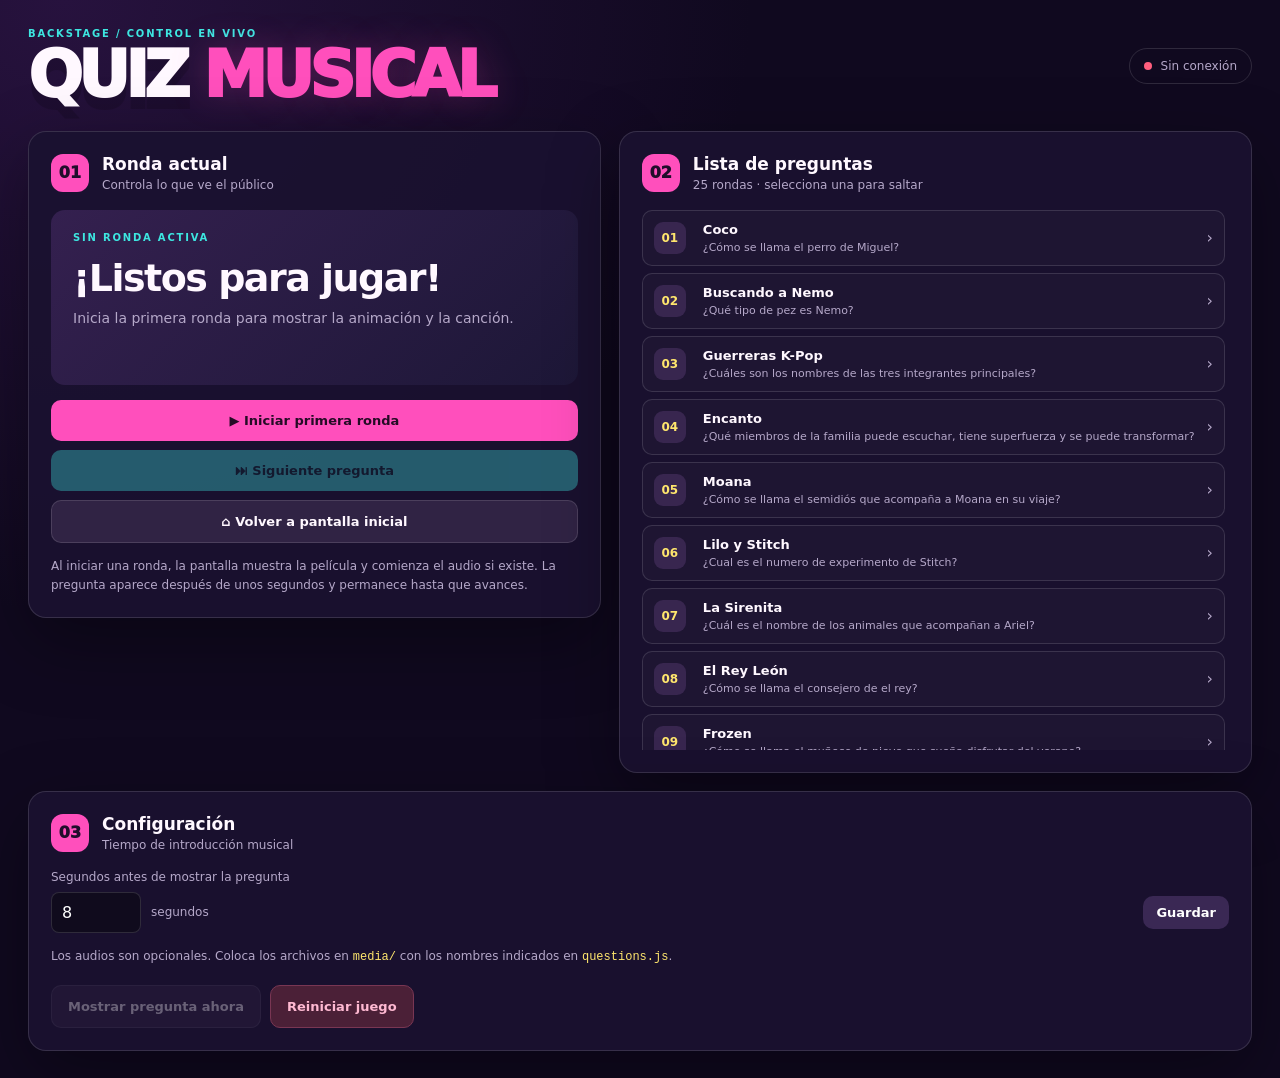
==== controller.html @ 292303c4 "Version inicial de Quiz Musical" ====
<!doctype html>
<html lang="es">
<head>
  <meta charset="utf-8">
  <meta name="viewport" content="width=device-width,initial-scale=1">
  <title>Quiz Musical | Controladora</title>
  <link rel="stylesheet" href="style.css">
</head>
<body class="control-page">
  <header class="control-header">
    <div><div class="control-eyebrow">BACKSTAGE / CONTROL EN VIVO</div><h1>QUIZ <span>MUSICAL</span></h1></div>
    <div class="connection-pill" id="controllerConnection"><span></span> Conectando…</div>
  </header>

  <main class="control-layout">
    <section class="control-panel current-panel">
      <div class="panel-heading"><span class="panel-number">01</span><div><h2>Ronda actual</h2><p>Controla lo que ve el público</p></div></div>
      <div class="current-card">
        <div class="current-meta" id="currentMeta">SIN RONDA ACTIVA</div>
        <h3 id="currentMovie">¡Listos para jugar!</h3>
        <p id="currentQuestion">Inicia la primera ronda para mostrar la animación y la canción.</p>
      </div>
      <div class="main-actions">
        <button id="startBtn" class="btn btn-primary">▶ Iniciar primera ronda</button>
        <button id="nextBtn" class="btn btn-next" disabled>⏭ Siguiente pregunta</button>
        <button id="welcomeBtn" class="btn btn-quiet">⌂ Volver a pantalla inicial</button>
      </div>
      <p class="help-note">Al iniciar una ronda, la pantalla muestra la película y comienza el audio si existe. La pregunta aparece después de unos segundos y permanece hasta que avances.</p>
    </section>

    <section class="control-panel list-panel">
      <div class="panel-heading"><span class="panel-number">02</span><div><h2>Lista de preguntas</h2><p>25 rondas · selecciona una para saltar</p></div></div>
      <div id="questionList" class="question-list"></div>
    </section>

    <section class="control-panel settings-panel">
      <div class="panel-heading"><span class="panel-number">03</span><div><h2>Configuración</h2><p>Tiempo de introducción musical</p></div></div>
      <label class="setting-label" for="introSeconds">Segundos antes de mostrar la pregunta</label>
      <div class="setting-row"><input id="introSeconds" type="number" min="1" max="60" value="8"><span>segundos</span><button id="saveSettings" class="btn btn-small">Guardar</button></div>
      <p class="help-note">Los audios son opcionales. Coloca los archivos en <code>media/</code> con los nombres indicados en <code>questions.js</code>.</p>
      <div class="utility-actions"><button id="showQuestionBtn" class="btn btn-quiet" disabled>Mostrar pregunta ahora</button><button id="resetBtn" class="btn btn-danger">Reiniciar juego</button></div>
    </section>
  </main>
  <div id="toast" class="toast" role="status"></div>
  <script src="questions.js"></script>
  <script src="controller.js"></script>
</body>
</html>
---- style.css ----
:root{
  --bg:#10091f;--panel:#1b1230;--panel2:#24183d;--ink:#fff8ff;--muted:#b5a8c9;
  --pink:#ff4fbc;--cyan:#3de7e1;--yellow:#ffe66d;--line:rgba(255,255,255,.13);
  --shadow:0 24px 70px rgba(0,0,0,.35);font-family:Inter,ui-sans-serif,system-ui,-apple-system,"Segoe UI",sans-serif
}
*{box-sizing:border-box}html,body{margin:0;min-height:100%;color:var(--ink)}
body{background:var(--bg)}button,input{font:inherit}button{cursor:pointer}
.live-page{height:100vh;overflow:hidden;background:#10091f}
.stage{position:relative;isolation:isolate;width:100%;height:100%;overflow:hidden;display:grid;place-items:center;padding:4vw;background:
radial-gradient(ellipse at 15% 15%,rgba(255,79,188,.22),transparent 36%),
radial-gradient(ellipse at 88% 82%,rgba(61,231,225,.16),transparent 36%),
linear-gradient(135deg,#10091f,#1d1032 60%,#0b1628)}
.stage:before{content:"";position:absolute;inset:0;z-index:-1;opacity:.13;background-image:radial-gradient(#fff 1px,transparent 1px);background-size:23px 23px}
.stage-glow{position:absolute;width:35vw;height:35vw;filter:blur(70px);border-radius:50%;z-index:-1;opacity:.22;animation:drift 8s ease-in-out infinite alternate}
.glow-a{background:var(--pink);top:-18vw;left:-8vw}.glow-b{background:var(--cyan);bottom:-22vw;right:-7vw;animation-delay:-4s}
@keyframes drift{to{transform:translate(5vw,4vw) scale(1.15)}}
.equalizer{position:absolute;bottom:0;left:0;right:0;height:13vh;display:flex;gap:7px;align-items:end;justify-content:center;opacity:.18;pointer-events:none}
.equalizer i{display:block;width:1.2vw;max-width:18px;height:25%;border-radius:12px 12px 0 0;background:linear-gradient(var(--cyan),var(--pink));animation:eq .8s ease-in-out infinite alternate}
.equalizer i:nth-child(3n){animation-delay:-.4s}.equalizer i:nth-child(2n){animation-delay:-.2s}
@keyframes eq{to{height:90%}}
.scene{display:none;position:relative;width:min(1100px,100%);text-align:center;animation:sceneIn .65s cubic-bezier(.2,.8,.2,1) both}
.scene.active{display:block}
@keyframes sceneIn{from{opacity:0;transform:translateY(24px) scale(.97)}to{opacity:1;transform:none}}
.eyebrow,.question-kicker,.movie-label,.listen-copy,.question-footer,.round-number,.current-meta,.control-eyebrow{font-size:clamp(11px,1.4vw,16px);font-weight:900;letter-spacing:.18em}
.eyebrow{color:var(--cyan);display:flex;align-items:center;justify-content:center;gap:10px}
.pulse-dot,.live-tag i{display:inline-block;width:9px;height:9px;border-radius:50%;background:var(--pink);box-shadow:0 0 18px var(--pink)}
.welcome h1,.control-header h1{font-size:clamp(62px,12vw,160px);font-weight:1000;line-height:.9;letter-spacing:-.075em;margin:24px 0 18px;text-shadow:0 12px 0 rgba(0,0,0,.15)}
.welcome h1 span,.control-header h1 span{color:var(--pink);text-shadow:0 0 36px rgba(255,79,188,.25)}
.welcome>p{font-size:clamp(18px,2.5vw,30px);color:var(--muted);margin:0}
.music-icon{font-size:clamp(70px,10vw,130px);color:var(--yellow);line-height:1;margin:30px auto 10px;animation:musicBounce 1.5s ease-in-out infinite}
@keyframes musicBounce{50%{transform:rotate(-10deg) translateY(-8px) scale(1.08)}}
.welcome-sticker{position:absolute;font-size:clamp(32px,6vw,76px);font-weight:1000;color:var(--yellow);animation:float 3s ease-in-out infinite}
.sticker-one{left:8%;top:22%;transform:rotate(-15deg)}.sticker-two{right:9%;bottom:12%;color:var(--cyan);animation-delay:-1s}
@keyframes float{50%{translate:0 -16px;rotate:10deg}}
.round-number{display:inline-block;color:var(--bg);background:var(--yellow);padding:10px 18px;border-radius:7px;transform:rotate(-2deg)}
.movie-art{width:clamp(110px,17vw,220px);aspect-ratio:1;margin:24px auto 14px;border:2px solid rgba(255,255,255,.6);border-radius:34% 66% 58% 42% / 43% 38% 62% 57%;display:grid;place-items:center;background:linear-gradient(135deg,var(--pink),#7b4dff 55%,var(--cyan));box-shadow:0 0 70px rgba(255,79,188,.25);animation:morph 7s ease-in-out infinite}
.movie-art span{font-size:clamp(70px,10vw,120px);text-shadow:0 8px 20px #0003}
@keyframes morph{50%{border-radius:60% 40% 35% 65% / 55% 60% 40% 45%;transform:rotate(8deg)}}
.movie-label,.listen-copy{color:var(--muted);font-size:clamp(10px,1vw,14px)}
.round-intro h2{font-size:clamp(38px,7vw,88px);margin:8px 0 18px;letter-spacing:-.05em}
.listen-bar{display:flex;align-items:center;justify-content:center;gap:6px;height:32px;margin-top:24px}
.listen-bar span{width:7px;height:15px;border-radius:8px;background:var(--cyan);animation:wave .7s ease-in-out infinite alternate}
.listen-bar span:nth-child(2n){animation-delay:-.4s;background:var(--pink)}.listen-bar span:nth-child(3n){animation-delay:-.2s;background:var(--yellow)}
@keyframes wave{to{height:32px}}
.question-top,.question-footer{display:flex;justify-content:space-between;align-items:center;color:var(--muted);font-size:clamp(10px,1.2vw,15px)}
.live-tag{display:flex;align-items:center;gap:9px;color:var(--cyan)}
.question-card{margin:3vh auto;width:min(980px,100%);padding:clamp(28px,6vw,78px) clamp(22px,5vw,70px);border:1px solid rgba(255,255,255,.2);border-radius:28px;background:linear-gradient(145deg,rgba(40,25,65,.96),rgba(19,14,38,.94));box-shadow:var(--shadow);position:relative;overflow:hidden}
.question-card:before{content:"?";position:absolute;right:-2%;bottom:-42%;font-size:clamp(250px,40vw,520px);font-weight:1000;line-height:1;color:#fff;opacity:.025;pointer-events:none}
.question-kicker{color:var(--pink);font-size:clamp(10px,1.2vw,15px)}
.question-card h2{font-size:clamp(34px,6vw,76px);line-height:1.08;letter-spacing:-.045em;margin:28px auto;max-width:900px}
.question-divider{display:flex;align-items:center;gap:14px;justify-content:center;color:var(--yellow);font-size:26px}
.question-divider:before,.question-divider:after{content:"";height:2px;width:70px;background:linear-gradient(90deg,transparent,var(--pink))}
.question-divider:after{transform:rotate(180deg)}
.question-card>p{color:var(--muted);font-size:clamp(11px,1.4vw,16px);font-weight:900;letter-spacing:.2em;margin:20px 0 0}
.question-footer{font-size:clamp(9px,1vw,12px);letter-spacing:.15em}
.standby h2{font-size:clamp(38px,8vw,100px);margin:0}.standby p{color:var(--muted);font-size:clamp(16px,2vw,24px)}
.connection{position:absolute;bottom:16px;right:18px;color:#aa9bbd;font-size:11px;display:flex;align-items:center;gap:8px;opacity:.8}
.connection span,.connection-pill span{width:8px;height:8px;border-radius:50%;background:#f5b942}.connection.ok span,.connection-pill.ok span{background:#35e39a}.connection.error span,.connection-pill.error span{background:#ff5e7e}
.control-page{min-height:100vh;padding:28px;background:radial-gradient(ellipse at 5% 0%,#27123e,transparent 40%),var(--bg)}
.control-header{display:flex;align-items:center;justify-content:space-between;gap:20px;max-width:1400px;margin:0 auto 26px}
.control-header h1{font-size:clamp(38px,5vw,66px);margin:8px 0 0}
.control-eyebrow{font-size:10px;color:var(--cyan)}
.connection-pill{display:flex;align-items:center;gap:9px;padding:10px 14px;border:1px solid var(--line);border-radius:30px;color:var(--muted);font-size:12px;white-space:nowrap}
.control-layout{max-width:1400px;margin:auto;display:grid;grid-template-columns:minmax(300px,.95fr) minmax(340px,1.05fr);gap:18px;align-items:start}
.control-panel{border:1px solid var(--line);border-radius:18px;padding:22px;background:rgba(27,18,48,.92);box-shadow:var(--shadow)}
.panel-heading{display:flex;align-items:center;gap:13px;margin-bottom:18px}
.panel-number{display:grid;place-items:center;width:38px;height:38px;flex:none;border-radius:12px;background:var(--pink);color:#210d2b;font-weight:1000}
.panel-heading h2{font-size:17px;margin:0 0 4px}.panel-heading p{font-size:12px;color:var(--muted);margin:0}
.current-card{border-radius:14px;padding:22px;background:linear-gradient(135deg,#34204f,#1d1737);min-height:175px}
.current-meta{font-size:10px;color:var(--cyan)}.current-card h3{font-size:clamp(24px,3vw,38px);margin:13px 0 8px;letter-spacing:-.04em}.current-card p{color:var(--muted);line-height:1.5;margin:0;font-size:14px}
.main-actions{display:grid;gap:9px;margin-top:15px}
.btn{border:0;border-radius:10px;padding:13px 16px;font-size:13px;font-weight:850;transition:transform .12s,filter .12s}
.btn:hover:not(:disabled){filter:brightness(1.08);transform:translateY(-1px)}.btn:disabled{opacity:.35;cursor:not-allowed}
.btn-primary{background:var(--pink);color:#250b25}.btn-next{background:var(--cyan);color:#082a30}.btn-quiet{background:#302344;color:var(--ink);border:1px solid var(--line)}.btn-danger{background:#4b2037;color:#ffb9d2;border:1px solid #793653}.btn-small{padding:9px 13px;background:#3a2854;color:white}
.help-note{font-size:12px;line-height:1.6;color:var(--muted);margin:14px 0 0}.help-note code{color:var(--yellow)}
.question-list{display:grid;gap:7px;max-height:540px;overflow:auto;padding-right:4px}
.question-item{display:grid;grid-template-columns:38px 1fr auto;gap:11px;align-items:center;padding:11px;border:1px solid var(--line);border-radius:10px;background:rgba(255,255,255,.025);color:var(--ink);text-align:left}
.question-item:hover{background:rgba(255,255,255,.07)}.question-item.active{border-color:var(--pink);background:rgba(255,79,188,.11)}
.question-item.done .question-index{background:var(--cyan);color:#0b2930}
.question-index{display:grid;place-items:center;width:32px;height:32px;border-radius:9px;background:#38264f;color:var(--yellow);font-weight:900;font-size:12px}
.question-item strong{display:block;font-size:13px}.question-item small{display:block;color:var(--muted);font-size:11px;margin-top:4px}.question-item .item-arrow{color:var(--muted)}
.settings-panel{grid-column:1/-1}
.setting-label{display:block;font-size:12px;color:var(--muted);margin-bottom:8px}.setting-row{display:flex;align-items:center;gap:10px}
.setting-row input{width:90px;background:#100b1d;border:1px solid var(--line);color:white;padding:10px;border-radius:8px}.setting-row span{font-size:12px;color:var(--muted);margin-right:auto}
.utility-actions{display:flex;gap:9px;flex-wrap:wrap;margin-top:18px}
.toast{position:fixed;bottom:22px;left:50%;transform:translate(-50%,20px);background:var(--cyan);color:#09252b;padding:12px 18px;border-radius:12px;font-size:13px;font-weight:800;opacity:0;pointer-events:none;transition:.2s;box-shadow:var(--shadow)}
.toast.show{opacity:1;transform:translate(-50%,0)}
@media(max-width:850px){.control-page{padding:16px}.control-layout{grid-template-columns:1fr}.settings-panel{grid-column:auto}.control-header{align-items:flex-start;flex-direction:column}.question-list{max-height:380px}}
@media(prefers-reduced-motion:reduce){*,*:before,*:after{animation-duration:.01ms!important;animation-iteration-count:1!important;scroll-behavior:auto!important}}
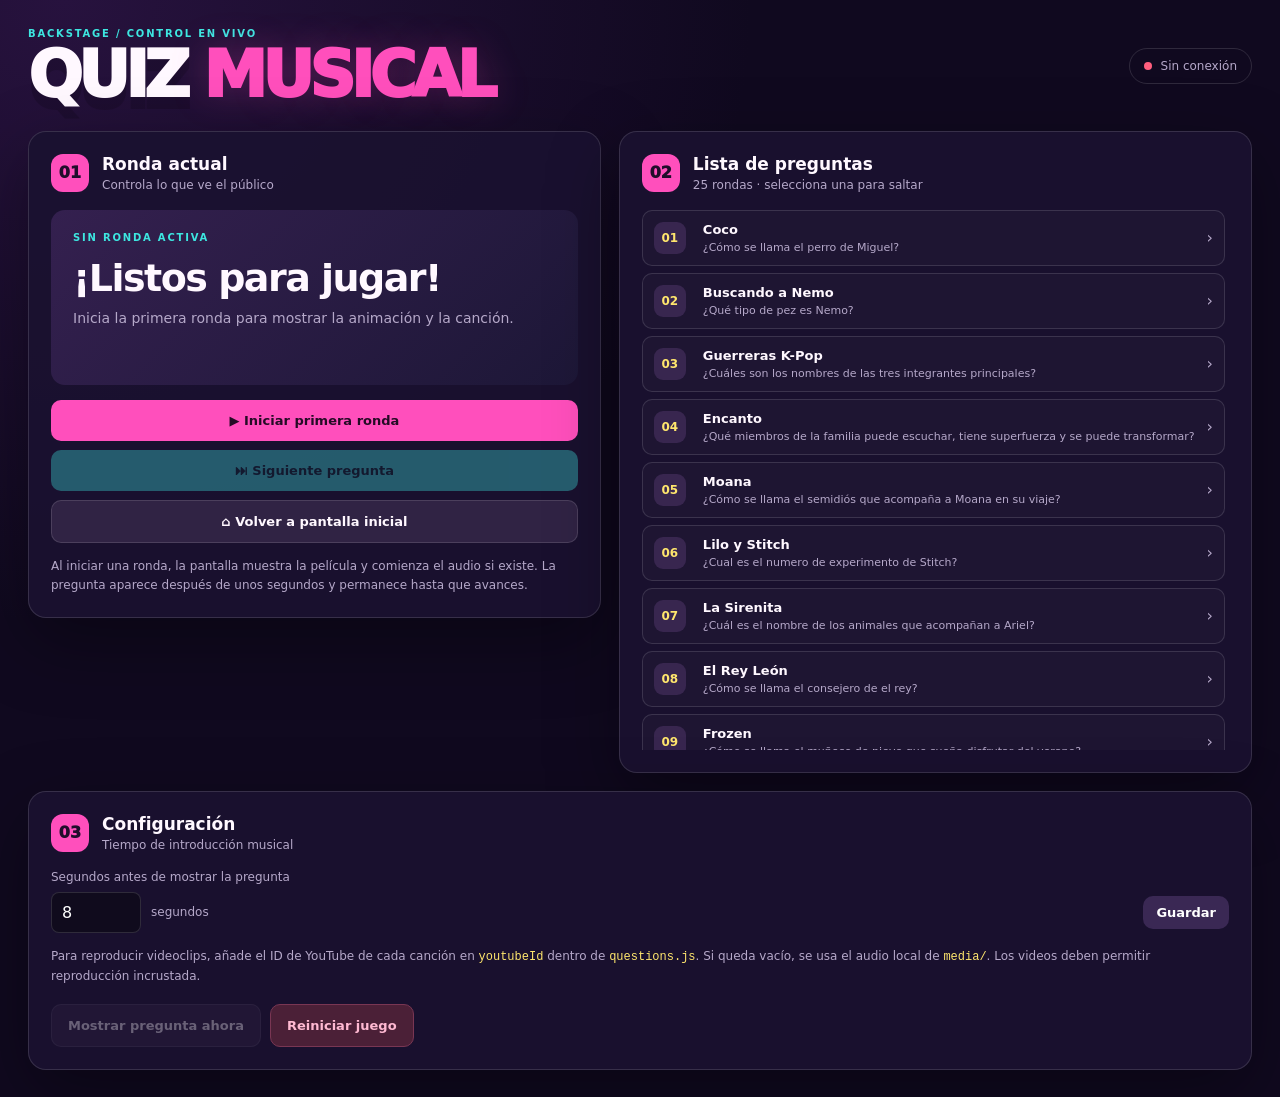
==== commit 1e3068f3: "Document YouTube video setup in controller" ====
--- a/controller.html
+++ b/controller.html
@@ -37,7 +37,7 @@
       <div class="panel-heading"><span class="panel-number">03</span><div><h2>Configuración</h2><p>Tiempo de introducción musical</p></div></div>
       <label class="setting-label" for="introSeconds">Segundos antes de mostrar la pregunta</label>
       <div class="setting-row"><input id="introSeconds" type="number" min="1" max="60" value="8"><span>segundos</span><button id="saveSettings" class="btn btn-small">Guardar</button></div>
-      <p class="help-note">Los audios son opcionales. Coloca los archivos en <code>media/</code> con los nombres indicados en <code>questions.js</code>.</p>
+      <p class="help-note">Para reproducir videoclips, añade el ID de YouTube de cada canción en <code>youtubeId</code> dentro de <code>questions.js</code>. Si queda vacío, se usa el audio local de <code>media/</code>. Los videos deben permitir reproducción incrustada.</p>
       <div class="utility-actions"><button id="showQuestionBtn" class="btn btn-quiet" disabled>Mostrar pregunta ahora</button><button id="resetBtn" class="btn btn-danger">Reiniciar juego</button></div>
     </section>
   </main>
--- a/style.css
+++ b/style.css
@@ -87,3 +87,13 @@
 .toast.show{opacity:1;transform:translate(-50%,0)}
 @media(max-width:850px){.control-page{padding:16px}.control-layout{grid-template-columns:1fr}.settings-panel{grid-column:auto}.control-header{align-items:flex-start;flex-direction:column}.question-list{max-height:380px}}
 @media(prefers-reduced-motion:reduce){*,*:before,*:after{animation-duration:.01ms!important;animation-iteration-count:1!important;scroll-behavior:auto!important}}
+
+
+/* Reproductor de YouTube detrás de la interfaz del concurso */
+.youtube-layer{position:absolute;inset:0;z-index:-2;overflow:hidden;pointer-events:none;background:#080510;opacity:0;transition:opacity .45s ease}
+.youtube-layer.visible{opacity:1}
+.youtube-layer iframe{position:absolute;top:50%;left:50%;width:100vw;height:56.25vw;min-width:177.78vh;min-height:100vh;transform:translate(-50%,-50%);border:0}
+.video-shade{position:absolute;inset:0;z-index:-1;pointer-events:none;background:linear-gradient(135deg,rgba(16,9,31,.76),rgba(16,9,31,.46) 55%,rgba(11,22,40,.78));opacity:0;transition:opacity .45s ease}
+.video-shade.visible{opacity:1}
+#stage.video-playing .stage-glow{opacity:.08}
+#stage.video-playing .equalizer{opacity:.08}
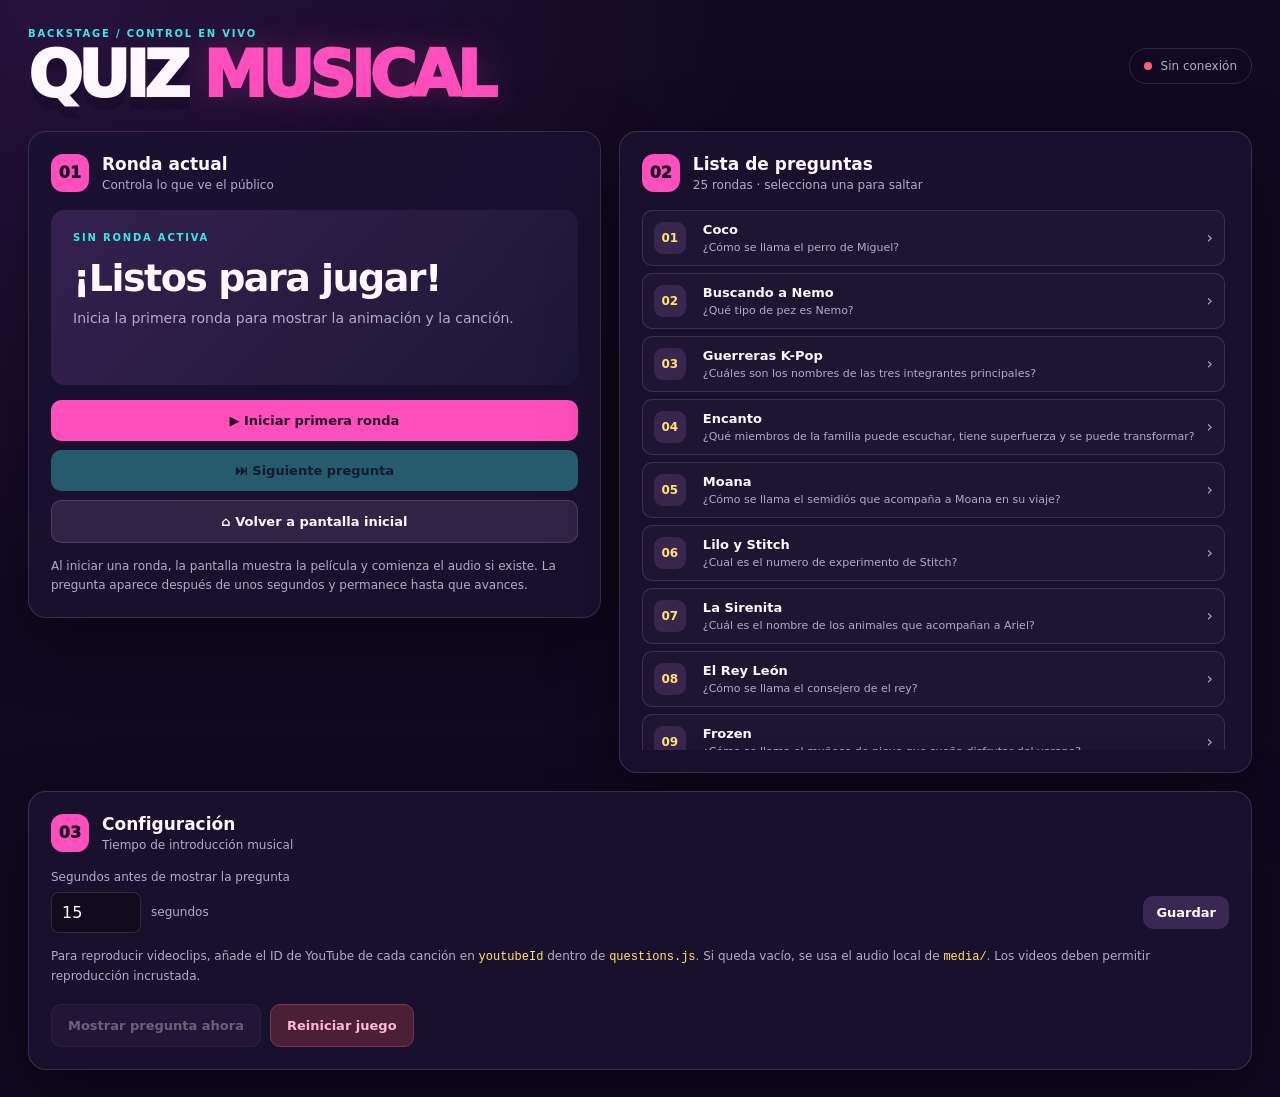
==== commit 5212b651: "Guardar cambios de la versión modificada" ====
--- a/controller.html
+++ b/controller.html
@@ -36,7 +36,7 @@
     <section class="control-panel settings-panel">
       <div class="panel-heading"><span class="panel-number">03</span><div><h2>Configuración</h2><p>Tiempo de introducción musical</p></div></div>
       <label class="setting-label" for="introSeconds">Segundos antes de mostrar la pregunta</label>
-      <div class="setting-row"><input id="introSeconds" type="number" min="1" max="60" value="8"><span>segundos</span><button id="saveSettings" class="btn btn-small">Guardar</button></div>
+      <div class="setting-row"><input id="introSeconds" type="number" min="1" max="60" value="15"><span>segundos</span><button id="saveSettings" class="btn btn-small">Guardar</button></div>
       <p class="help-note">Para reproducir videoclips, añade el ID de YouTube de cada canción en <code>youtubeId</code> dentro de <code>questions.js</code>. Si queda vacío, se usa el audio local de <code>media/</code>. Los videos deben permitir reproducción incrustada.</p>
       <div class="utility-actions"><button id="showQuestionBtn" class="btn btn-quiet" disabled>Mostrar pregunta ahora</button><button id="resetBtn" class="btn btn-danger">Reiniciar juego</button></div>
     </section>
--- a/style.css
+++ b/style.css
@@ -89,11 +89,122 @@
 @media(prefers-reduced-motion:reduce){*,*:before,*:after{animation-duration:.01ms!important;animation-iteration-count:1!important;scroll-behavior:auto!important}}
 
 
-/* Reproductor de YouTube detrás de la interfaz del concurso */
-.youtube-layer{position:absolute;inset:0;z-index:-2;overflow:hidden;pointer-events:none;background:#080510;opacity:0;transition:opacity .45s ease}
-.youtube-layer.visible{opacity:1}
-.youtube-layer iframe{position:absolute;top:50%;left:50%;width:100vw;height:56.25vw;min-width:177.78vh;min-height:100vh;transform:translate(-50%,-50%);border:0}
-.video-shade{position:absolute;inset:0;z-index:-1;pointer-events:none;background:linear-gradient(135deg,rgba(16,9,31,.76),rgba(16,9,31,.46) 55%,rgba(11,22,40,.78));opacity:0;transition:opacity .45s ease}
-.video-shade.visible{opacity:1}
-#stage.video-playing .stage-glow{opacity:.08}
-#stage.video-playing .equalizer{opacity:.08}
+
+/* =========================================
+   REPRODUCTOR DE YOUTUBE DE FONDO
+   ========================================= */
+
+.youtube-layer {
+  position: absolute;
+  inset: 0;
+  z-index: -2;
+  overflow: hidden;
+  pointer-events: none;
+  background: #080510;
+  opacity: 0;
+  transition: opacity 0.45s ease;
+}
+
+.youtube-layer.visible {
+  opacity: 1;
+}
+
+.youtube-layer iframe {
+  position: absolute;
+  top: 50%;
+  left: 50%;
+  width: 100vw;
+  height: 56.25vw;
+  min-width: 177.78vh;
+  min-height: 100vh;
+  transform: translate(-50%, -50%);
+  border: 0;
+}
+
+/* Sombra ambiental normal del video */
+.video-shade {
+  position: absolute;
+  inset: 0;
+  z-index: -1;
+  pointer-events: none;
+  background: linear-gradient(
+    135deg,
+    rgba(16, 9, 31, 0.76),
+    rgba(16, 9, 31, 0.46) 55%,
+    rgba(11, 22, 40, 0.78)
+  );
+  opacity: 0;
+  transition:
+    opacity 0.4s ease,
+    background 0.4s ease;
+}
+
+.video-shade.visible {
+  opacity: 1;
+}
+
+/* Reducir elementos decorativos cuando hay video */
+#stage.video-playing .stage-glow {
+  opacity: 0.08;
+}
+
+#stage.video-playing .equalizer {
+  opacity: 0.08;
+}
+
+/* =========================================
+   PANTALLA DE PREGUNTA
+   ========================================= */
+
+/*
+  La capa negra cubre el fondo y el video.
+  El contenido de la pregunta se mantiene
+  por encima de la capa.
+*/
+
+#stage.question-active .video-shade {
+  z-index: 0;
+  opacity: 1;
+  background: rgba(0, 0, 0, 0.62);
+}
+
+/* Colocar las escenas por encima del oscurecimiento */
+#stage.question-active .scene.active {
+  z-index: 2;
+}
+
+/* Recuadro principal de la pregunta */
+#stage.question-active .question-card {
+  background: rgba(12, 9, 20, 0.96);
+  border: 1px solid rgba(255, 255, 255, 0.25);
+  box-shadow: 0 20px 70px rgba(0, 0, 0, 0.55);
+}
+
+/* Mejor contraste en los textos secundarios */
+#stage.question-active .question-top,
+#stage.question-active .question-footer {
+  color: #f0eaf8;
+}
+
+/* Mantener el fondo negro por encima del video,
+   pero por debajo del texto de la pregunta */
+#stage.question-active .question-scene {
+  position: relative;
+  z-index: 2;
+}
+
+/* Transición suave al mostrar y ocultar la sombra */
+#stage .video-shade {
+  transition:
+    opacity 0.4s ease,
+    background 0.4s ease;
+}
+
+/* Ajustes para pantallas pequeñas */
+@media (max-width: 600px) {
+  #stage.question-active .question-card {
+    padding: 28px 20px;
+    border-radius: 20px;
+  }
+}
+
